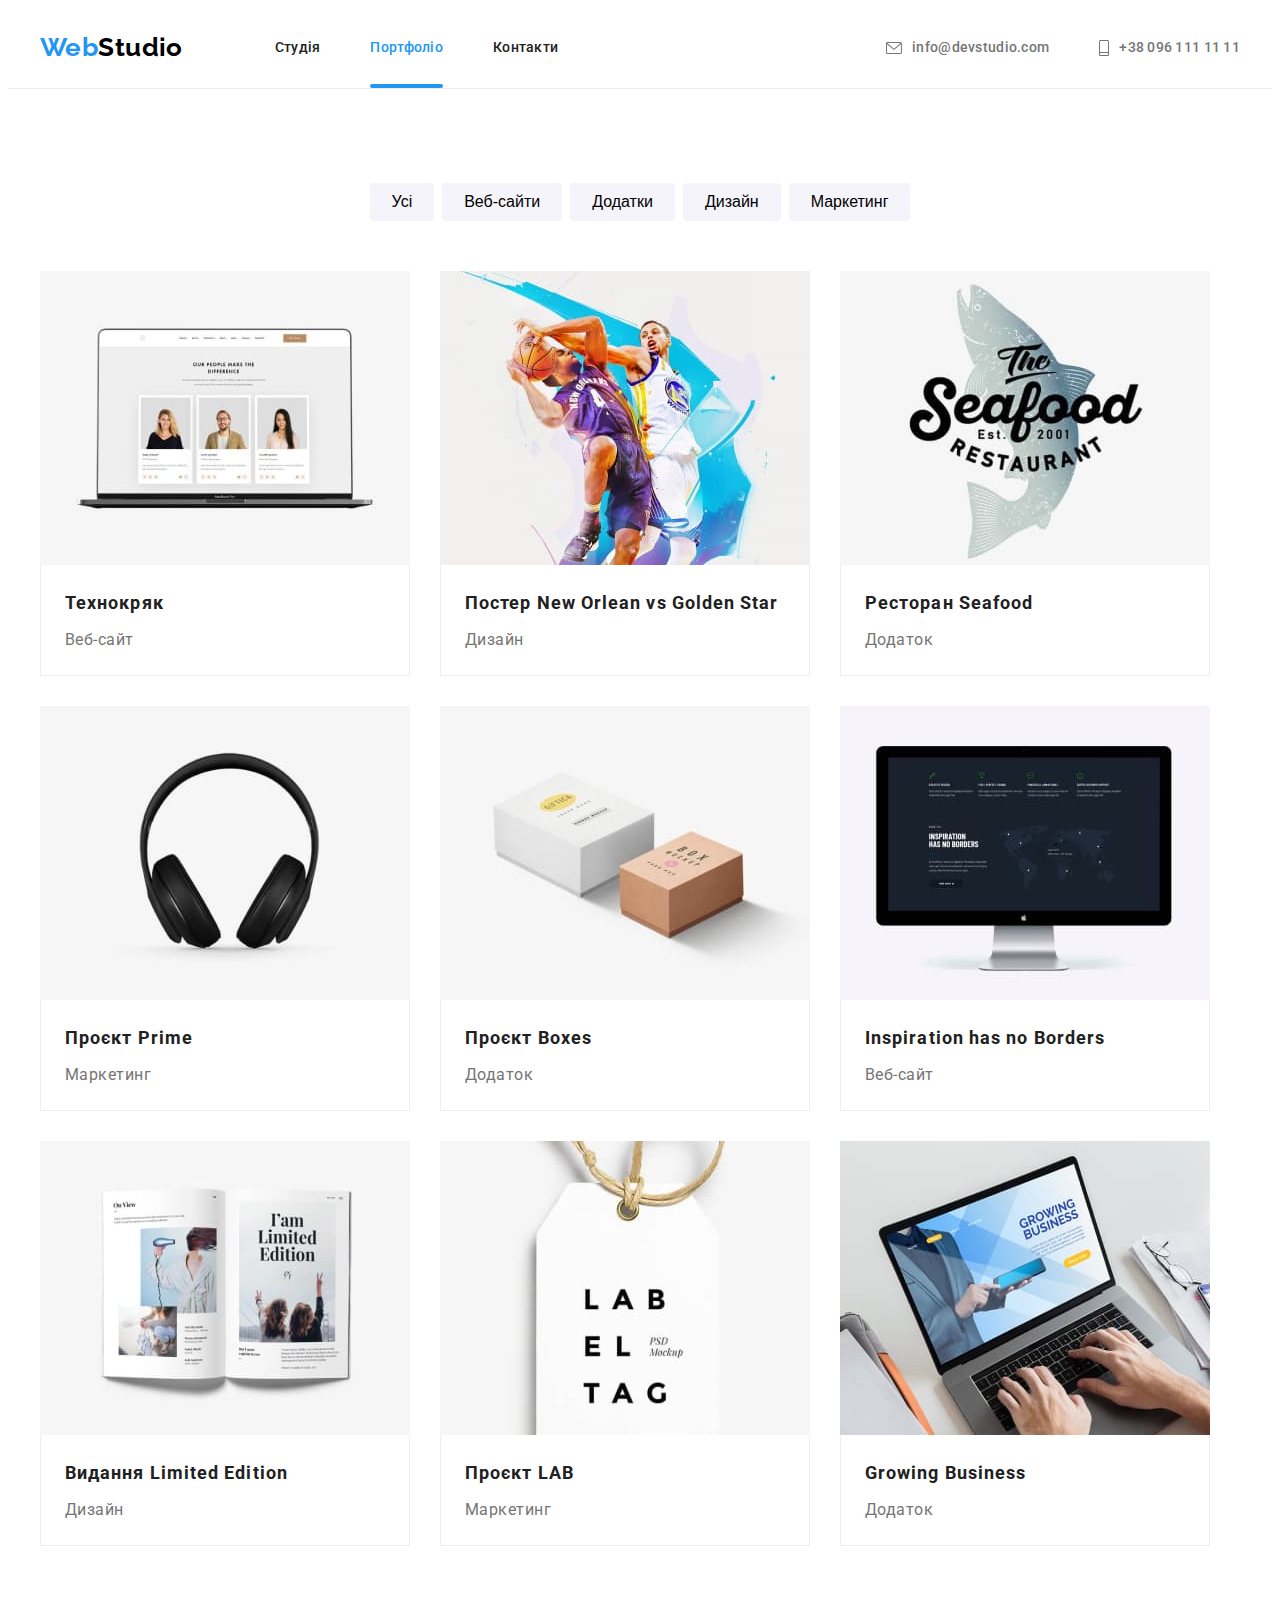
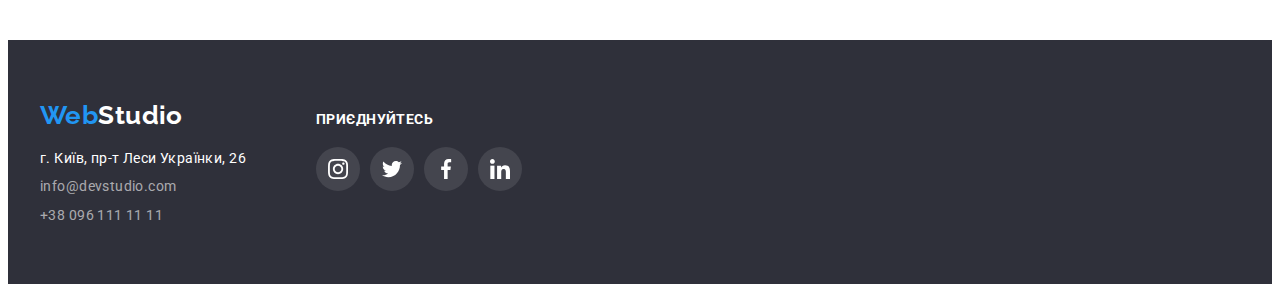
==== portfolio.html @ c2c6d47f "Домашка 6" ====
<!DOCTYPE html>
<html lang="uk">
  <head>
    <meta charset="UTF-8" />
    <meta http-equiv="X-UA-Compatible" content="IE=edge" />
    <meta name="viewport" content="width=device-width, initial-scale=1.0" />
    <link rel="preconnect" href="https://fonts.googleapis.com" />
    <link rel="preconnect" href="https://fonts.gstatic.com" crossorigin />
    <link
      href="https://fonts.googleapis.com/css2?family=Raleway:wght@700&family=Roboto:wght@400;500;700;900&display=swap"
      rel="stylesheet"
    />
    <link
      rel="stylesheet"
      href="https://cdnjs.cloudflare.com/ajax/libs/modern-normalize/1.1.0/modern-normalize.min.css"
      integrity="sha512-wpPYUAdjBVSE4KJnH1VR1HeZfpl1ub8YT/NKx4PuQ5NmX2tKuGu6U/JRp5y+Y8XG2tV+wKQpNHVUX03MfMFn9Q=="
      crossorigin="anonymous"
      referrerpolicy="no-referrer"
    />
    <link rel="stylesheet" href="./css/styles-index.css" />
    <title>Portfolio</title>
  </head>
  <body>
    <!--Header-->

    <header class="border">
      <div class="container nav">
        <nav class="header-nav">
          <a class="logo-nav" href="./index.html"><span>Web</span>Studio</a>
          <ul class="item-nav">
            <li class="list-nav">
              <a class="link-nav" href="./index.html">Студія</a>
            </li>
            <li class="list-nav">
              <a class="link-nav current" href="./portfolio.html">Портфоліо</a>
            </li>
            <li class="list-nav">
              <a class="link-nav" href="#">Контакти</a>
            </li>
          </ul>
        </nav>
        <div class="auth-icon">
          <ul class="auth-nav">
            <li>
              <a class="auth-mail-link" href="mailto:info@devstudio.com">
                <svg class="icon" width="16" height="12">
                  <use href="./images/sprite.svg#mail"></use>
                </svg>
                info@devstudio.com</a
              >
            </li>
            <li>
              <a class="auth-phone-link" href="tel:+380961111111">
                <svg class="icon" width="10" height="16">
                  <use href="./images/sprite.svg#phone"></use>
                </svg>
                +38 096 111 11 11</a
              >
            </li>
          </ul>
        </div>
      </div>
    </header>

    <!--Main-->

    <main>
      <section class="section">
        <div class="container">
          <!---Buttons-->
          <ul class="button-header">
            <li class="button-list">
              <button class="button-portfolio" type="button">Усі</button>
            </li>
            <li class="button-list">
              <button class="button-portfolio" type="button">Веб-сайти</button>
            </li>
            <li class="button-list">
              <button class="button-portfolio" type="button">Додатки</button>
            </li>
            <li class="button-list">
              <button class="button-portfolio" type="button">Дизайн</button>
            </li>
            <li class="button-list">
              <button class="button-portfolio" type="button">Маркетинг</button>
            </li>
          </ul>

          <!--Porfolio-->

          <ul class="portfolio-item">
            <div class="portfolio-hover">
            <li class="porfolio-list">
              <a class="porfolio-link" href="">
                  <div class="portfolio-thumb">
                  <img
                    src="./images/img-6.jpg"
                    alt="Сайт Технокряк"
                    width="370"
                    height="294"
                  />
                  <div class="portfolio-info">
                    <p class="portfolio-info-text">
                      Ресурс пропонує комплексні пропозиції з різним рівнем функціоналу та сервісів. Все це дозволить відвідувачу отримати вичерпні відомості про компанію чи приватну особу.
                    </p>
                  </div>
                 </div>
                  <div class="portfolio">
                    <h3 class="porfolio-title">Технокряк</h3>
                    <p class="portfolio-subtitle">Веб-сайт</p>
                  </div>
                </a>
            </li>
          </div>
          <div class="portfolio-hover">
            <li class="porfolio-list">
               <a class="porfolio-link" href="">
                  <div class="portfolio-thumb">
                  <img
                    src="./images/img-7.jpg"
                    alt="Дизайн баскетбольного постеру"
                    width="370"
                    height="294"
                  />
                  <div class="portfolio-info">
                    <p class="portfolio-info-text">
                      Ресурс пропонує комплексні пропозиції з різним рівнем функціоналу та сервісів. Все це дозволить відвідувачу отримати вичерпні відомості про компанію чи приватну особу.
                    </p>
                  </div>
                 </div>
                  <div class="portfolio">
                    <h3 class="porfolio-title">
                      Постер New Orlean vs Golden Star
                    </h3>
                    <p class="portfolio-subtitle">Дизайн</p>
                  </div>
                </a>
            </li>
          </div>
          <div class="portfolio-hover">
            <li class="porfolio-list">
                <a class="porfolio-link" href="">
                  <div class="portfolio-thumb">
                  <img
                    src="./images/img-8.jpg"
                    alt="Додаток ресторану"
                    width="370"
                    height="294"
                  />
                  <div class="portfolio-info">
                    <p class="portfolio-info-text">
                      Ресурс пропонує комплексні пропозиції з різним рівнем функціоналу та сервісів. Все це дозволить відвідувачу отримати вичерпні відомості про компанію чи приватну особу.
                    </p>
                  </div>
                 </div>
                  <div class="portfolio">
                    <h3 class="porfolio-title">Ресторан Seafood</h3>
                    <p class="portfolio-subtitle">Додаток</p>
                  </div>
                </a>
            </li>
          </div>
          <div class="portfolio-hover">
            <li class="porfolio-list">
                <a class="porfolio-link" href="">
                  <div class="portfolio-thumb">
                  <img
                    src="./images/img-9.jpg"
                    alt="Маркетинг проект"
                    width="370"
                    height="294"
                  />
                  <div class="portfolio-info">
                    <p class="portfolio-info-text">
                      Ресурс пропонує комплексні пропозиції з різним рівнем функціоналу та сервісів. Все це дозволить відвідувачу отримати вичерпні відомості про компанію чи приватну особу.
                    </p>
                  </div>
                 </div>
                  <div class="portfolio">
                    <h3 class="porfolio-title">Проєкт Prime</h3>
                    <p class="portfolio-subtitle">Маркетинг</p>
                  </div>
                </a>
            </li>
          </div>
          <div class="portfolio-hover">
            <li class="porfolio-list">
                <a class="porfolio-link" href="">
                  <div class="portfolio-thumb">
                  <img
                    src="./images/img-10.jpg"
                    alt="Додаток Коробка"
                    width="370"
                    height="294"
                  />
                  <div class="portfolio-info">
                    <p class="portfolio-info-text">
                      Ресурс пропонує комплексні пропозиції з різним рівнем функціоналу та сервісів. Все це дозволить відвідувачу отримати вичерпні відомості про компанію чи приватну особу.
                    </p>
                  </div>
                 </div>
                  <div class="portfolio">
                    <h3 class="porfolio-title">Проєкт Boxes</h3>
                    <p class="portfolio-subtitle">Додаток</p>
                  </div>
                </a>
            </li>
          </div>
          <div class="portfolio-hover">
            <li class="porfolio-list">
                <a class="porfolio-link" href="">
                  <div class="portfolio-thumb">
                  <img
                    src="./images/img-11.jpg"
                    alt="Веб-сайт"
                    width="370"
                    height="294"
                  />
                  <div class="portfolio-info">
                    <p class="portfolio-info-text">
                      Ресурс пропонує комплексні пропозиції з різним рівнем функціоналу та сервісів. Все це дозволить відвідувачу отримати вичерпні відомості про компанію чи приватну особу.
                    </p>
                  </div>
                 </div>
                  <div class="portfolio">
                    <h3 class="porfolio-title">Inspiration has no Borders</h3>
                    <p class="portfolio-subtitle">Веб-сайт</p>
                  </div>
                </a>
            </li>
          </div>
          <div class="portfolio-hover">
            <li class="porfolio-list">
                <a class="porfolio-link" href="">
                  <div class="portfolio-thumb">
                  <img
                    src="./images/img-12.jpg"
                    alt="Дизайн лімітованого видання"
                    width="370"
                    height="294"
                  />
                  <div class="portfolio-info">
                    <p class="portfolio-info-text">
                      Ресурс пропонує комплексні пропозиції з різним рівнем функціоналу та сервісів. Все це дозволить відвідувачу отримати вичерпні відомості про компанію чи приватну особу.
                    </p>
                  </div>
                 </div>
                  <div class="portfolio">
                    <h3 class="porfolio-title">Видання Limited Edition</h3>
                    <p class="portfolio-subtitle">Дизайн</p>
                  </div>
                </a>
            </li>
          </div>
          <div class="portfolio-hover">
            <li class="porfolio-list">
                <a class="porfolio-link" href="">
                  <div class="portfolio-thumb">
                  <img
                    src="./images/img-13.jpg"
                    alt="Проект Лабораторія"
                    width="370"
                    height="294"
                  />
                  <div class="portfolio-info">
                    <p class="portfolio-info-text">
                      Ресурс пропонує комплексні пропозиції з різним рівнем функціоналу та сервісів. Все це дозволить відвідувачу отримати вичерпні відомості про компанію чи приватну особу.
                    </p>
                  </div>
                 </div>
                  <div class="portfolio">
                    <h3 class="porfolio-title">Проєкт LAB</h3>
                    <p class="portfolio-subtitle">Маркетинг</p>
                  </div>
                </a>
            </li>
          </div>
          <div class="portfolio-hover">
            <li class="porfolio-list">
                <a class="porfolio-link" href="">
                  <div class="portfolio-thumb">
                  <img
                    src="./images/img-14.jpg"
                    alt="Додаток для зростання бізнесу"
                    width="370"
                    height="294"
                  />
                  <div class="portfolio-info">
                    <p class="portfolio-info-text">
                      Ресурс пропонує комплексні пропозиції з різним рівнем функціоналу та сервісів. Все це дозволить відвідувачу отримати вичерпні відомості про компанію чи приватну особу.
                    </p>
                  </div>
                 </div>
                  <div class="portfolio">
                    <h3 class="porfolio-title">Growing Business</h3>
                    <p class="portfolio-subtitle">Додаток</p>
                  </div>
                </a>
            </li>
          </div>
          </ul>
        </div>
      </section>
    </main>

    <!--Footer-->

    <footer class="information">
      <div class="container information-container">
        <div class="footer-container">
          <a class="footer-logo" href="./index.html"><span>Web</span>Studio</a>
          <address>
            <div class="footer-address">
              <ul class="address-item">
                <li class="address-list">
                  <a
                    class="address-link"
                    href="https://goo.gl/maps/CPtrU1FHBa2aNyZL9"
                    target="_blank"
                    rel="noopener noreferrer nofollow"
                    >г. Київ, пр-т Леси Українки, 26</a
                  >
                </li>
                <li class="address-list">
                  <a class="address-mail" href="mailto:info@devstudio.com"
                    >info@devstudio.com</a
                  >
                </li>
                <li class="address-list">
                  <a class="address-phone" href="tel:+380961111111"
                    >+38 096 111 11 11</a
                  >
                </li>
              </ul>
            </div>
          </address>
        </div>

        <div class="network">
          <p class="network-social">ПРИЄДНУЙТЕСЬ</p>
          <ul class="network-item">
            <li class="network-list">
              <a class="network-link" href="">
                <svg class="network-icon" width="20" height="20">
                  <use href="./images/sprite.svg#instagram"></use>
                </svg>
              </a>
            </li>
            <li class="network-list">
              <a class="network-link" href="">
                <svg class="network-icon" width="20" height="20">
                  <use href="./images/sprite.svg#twitter"></use>
                </svg>
              </a>
            </li>
            <li class="network-list">
              <a class="network-link" href="">
                <svg class="network-icon" width="20" height="20">
                  <use href="./images/sprite.svg#facebook"></use>
                </svg>
              </a>
            </li>
            <li class="network-list">
              <a class="network-link" href="">
                <svg class="network-icon" width="20" height="20">
                  <use href="./images/sprite.svg#linkedin"></use>
                </svg>
              </a>
            </li>
          </ul>
        </div>
      </div>
    </footer>
  </body>
</html>
---- css/styles-index.css ----
:root {
--color-hover: #FFFFFF;
--color-background-hover: #2196F3;  
--color-background-hover-button: #F5F4FA; 
--color-item-adress: #757575;
--color-text: #212121;
}

/* ===Основні=== */

body {
    background-color: var(--color-hover);
    font-family: Roboto, sans-serif;
    color: var(--color-text);
    font-size: 14px;
    letter-spacing: 0.03em;
}
h1,h2,h3,h4,h5,h6,p {
    margin-top: 0;
    margin-bottom: 0;
}
ul,ol {
    margin-top: 0;
    margin-bottom: 0;
    padding-left: 0;
    list-style-type: none;
}
img {
    display: block;
}
a {
    text-decoration: none; 
}
.section-details {
    padding-top: 94px;
 }
 .section {
     padding-top: 94px;
     padding-bottom: 94px;
 }
 .container {
    width: 1200px;
    padding-left: 15px;
    padding-right: 15px;
    margin-left: auto;
    margin-right: auto;
}
 
 /*===Navigation===*/

.nav {
    display: flex;
}

.header-nav {
    display: flex;
} 

span {
    font-family: 'Raleway';
    font-weight: 700;
    font-size: 26px;
    line-height: 1.19;
    color:var(--color-background-hover); 
    text-decoration: none;   
} 

.logo-nav {
    font-family: 'Raleway';
    font-weight: 700;
    font-size: 26px;
    line-height: 1.19;
    color: #000000;
    text-decoration: none;
    margin-right: 92px;  
    padding-top: 24px;
    padding-bottom: 24px; 
}

.item-nav {
display: flex;
}

.item-nav .list-nav:not(:last-child) {
    margin-right: 50px;
}

.link-nav.current::after {
    content: "";
    position: absolute;
    
    display: block;
    bottom: 0;
    left: 0;
    width: 100%;
    height: 4px;
    background-color: var(--color-background-hover);
    border-radius: 2px;

}

.link-nav {
    position: relative;
    display: block;
    font-weight: 500;
    line-height: 1.14;
    letter-spacing: 0.02em;
    text-decoration: none;
    color: var(--color-text);
    padding-top: 32px;  
    padding-bottom: 32px;
    transition: color 250ms cubic-bezier(0.4, 0, 0.2, 1);
}

.link-nav:hover, 
.link-nav:focus {
    color: var(--color-background-hover);
}

.header-nav .current,
.item-nav .current {
    color: var(--color-background-hover);
}

 /*===Authentication===*/

 .auth-icon {
    display: flex;
    padding-top: 32px;
    padding-bottom: 32px;
    cursor: pointer;
    margin-left: auto;
}

.auth-nav {
    display: flex;
}

.auth-mail-link {
    display: flex;
    align-items: center;
    font-weight: 500;
    line-height: 1.14;
    letter-spacing: 0.02em;
    color: var(--color-item-adress);  
    text-decoration: none;
    font-style: normal;  
    margin-right: 50px;
    transition: color 250ms cubic-bezier(0.4, 0, 0.2, 1);
}

.auth-mail-link:hover,
.auth-mail-link:focus {
    color: var(--color-background-hover);
} 

.auth-phone-link {
    display: flex;
    align-items: center;
    font-weight: 500;
    line-height: 1.14;
    letter-spacing: 0.02em;
    color: var(--color-item-adress);  
    text-decoration: none;    
    font-style: normal; 
    transition: color 250ms cubic-bezier(0.4, 0, 0.2, 1);
}

.auth-phone-link:hover,
.auth-phone-link:focus {
    color: var(--color-background-hover);   
} 

.icon {
    margin-right: 10px;
    fill: currentColor;
}

.icon:hover,
.icon:focus {
    fill: var(--color-background-hover);   
} 

.border {
    border-bottom: 1px solid #ECECEC;
}



/* ====Мейн==== */

.hero {
    max-width: 1600px;
    margin-left: auto;
    margin-right: auto;
    background-image: linear-gradient(
    rgba(47, 48, 58, 0.4),
    rgba(47, 48, 58, 0.4)), 
    url(../images/bg-img.jpg);
    background-color: #C4C4C4;
    padding-top: 200px;
    padding-bottom: 200px;
}

.hero-title {
    font-weight: 900;
    font-size: 44px;
    line-height: 1.36;
    text-align: center;
    letter-spacing: 0.06em;
    text-transform: uppercase;
    color: var(--color-hover); 
    margin-left: auto;
    margin-right: auto;
    width: 696px;
}

.button {
    min-width: 200px;
    font-weight: 700;
    font-size: 16px;
    line-height: 1.88;
    display: flex;
    align-items: center;
    text-align: center;
    letter-spacing: 0.06em;
    color: var(--color-hover);
    background-color: var(--color-background-hover); 
    border-radius: 4px; 
    cursor: pointer; 
    padding: 10px 24px;
    border: 0;
    margin-left: auto;
    margin-right: auto;
    margin-top: 30px;

}

.details-subtitle {
    font-weight: 400;
    font-size: 14px;
    line-height: 1.71;
    color: var(--color-item-adress);  
}

.details-title {
    font-style: normal;
    font-weight: 700;
    font-size: 14px;
    line-height: 1.12;
    letter-spacing: 0.03em;
    text-transform: uppercase;
    margin-bottom: 10px;
}

.details-item {
    display: flex;
    margin-left: -30px;
}

.details-list {
    flex-basis: calc((100% - 90px) / 4);
    margin-left: 30px; 
}

.details {
    height: 120px;
    background-color: var(--color-background-hover-button);
    margin-bottom: 30px;
    display: flex;
    justify-content: center;
    align-items: center;
} 

/*===Work===*/

.subject {
    font-weight: 700;
    font-size: 36px;
    line-height: 1.16;
    color: var(--color-text);  
    text-decoration: none; 
    margin-bottom: 50px;
    display: flex;
    justify-content: center;
}

.subject-text {
    position: absolute;
    bottom: 0;
    left: 0;
    background-color: rgba(47, 48, 58, 0.8);
    color: var(--color-hover);
    width: 100%;
    height: 70px;
    font-style: normal;
    font-weight: 700;
    font-size: 14px;
    line-height: 1.14;
    letter-spacing: 0.03em;
    text-transform: uppercase;

    display: flex;
    justify-content: center;
    align-items: center;
}

.work-item {
    display: flex;
    flex-wrap: wrap;
    margin-left: -30px;
}

.work-list {
    flex-basis: calc((100% - 90px) / 3);
    margin-left: 30px;
    position: relative;
}

/*===Team===*/

.team {
    margin-left: auto;
    margin-right: auto;
    background-color: var(--color-background-hover-button);
}

.team-border {
    text-align: center;
    padding-top: 30px;
    padding-bottom: 30px;
    background-color: var(--color-hover);
    box-shadow: 0px 1px 3px rgba(0, 0, 0, 0.12), 0px 1px 1px rgba(0, 0, 0, 0.14), 0px 2px 1px rgba(0, 0, 0, 0.2);
    border-radius: 0px 0px 4px 4px; 
}

.team-title{
    font-weight: 500;
    font-size: 16px;
    line-height: 1.18;
    color: var(--color-text);
    margin-bottom: 10px;
}

.team-subtitle {
    font-weight: 400;
    font-size: 16px;
    line-height: 1.18;
    color: var(--color-item-adress); 
}

.team {
    background-color: var(--color-background-hover-button);
}
.team-item {
    display: flex;
    flex-wrap: wrap;
    margin-left: -30px;
}

.team-list {
    margin-left: 30px;
    flex-basis: calc((100% - 120) / 4);
}

/*===Social Network===*/

.social-item {
    display: flex;
    justify-content: center;
    margin-top: 16px;
}

.social-list:not(:last-child) {
    margin-right: 10px;
}

.social-link {
    display: flex;
    align-items: center;
    justify-content: center;
    cursor: pointer;
    width: 44px;
    height: 44px;
    border-radius: 50%;
    background-color: var(--color-hover);
    transition: background-color 250ms cubic-bezier(0.4, 0, 0.2, 1);
}

.social-link:hover,
.social-link:focus {
    background-color: var(--color-background-hover);
}

.social-link:hover .social-icon,
.social-link:focus .social-icon {
    fill: var(--color-hover);
}

.social-icon {
    fill: #AFB1B8;
    transition: fill 250ms cubic-bezier(0.4, 0, 0.2, 1);
}

/*===Clients===*/

.clients-title {
    font-weight: 700;
    font-size: 36px;
    line-height: 1.16;
    color: var(--color-text);
    text-decoration: none;
    margin-bottom: 50px;
    display: flex;
    justify-content: center;
}


.clients-item {
    display: flex;
    justify-content: center;
}

.clients-list {
    width: 170px;
    height: 92px;
}

.clients-list:not(:last-child) {
    margin-right: 30px;
}

.clients-link {
    width: 100%;
    height: 100%;
    display: flex;
    align-items: center;
    justify-content: center;
    box-sizing: border-box;
    border: 1px solid #AFB1B8;
    border-radius: 4px;
    transition: border 250ms cubic-bezier(0.4, 0, 0.2, 1);
}


.clients-icon {
    fill: #AFB1B8;
    transition: fill 250ms cubic-bezier(0.4, 0, 0.2, 1);
}

.clients-link:hover ,
.clients-link:focus {
    border-color: var(--color-background-hover);
} 

.clients-link:hover svg,
.clients-link:focus svg {
    fill: var(--color-background-hover);
}

/* ===Футер=== */

.information {
    margin-right: auto;
    margin-left: auto;
    background-color: #2F303A;
    font-style: normal;
    padding-top: 60px;
    padding-bottom: 60px;
}


.footer-container {
    margin-right: 70px;
}

.information-container {
    display: flex;
    align-items: baseline;
}

.footer-logo {
    color: var(--color-hover);
    font-family: 'Raleway';
    font-weight: 700;
    font-size: 26px;
    line-height: 1.19; 
    text-decoration: none;
    font-style: normal;
}

.address-link {
    display: flex;
    font-weight: 400;
    line-height: 1.12;
    color:  var(--color-hover);
    text-decoration: none; 
    font-style: normal;
    letter-spacing: 0.03em;
    margin-top: 20px;
    transition: color 250ms cubic-bezier(0.4, 0, 0.2, 1);
}

.address-link:hover,
.address-link:focus {
    color: var(--color-background-hover);
}

.address-list:not(:nth-child(3n)) {
  margin-bottom: 12px;
}

.address-mail {
    font-weight: 400;
    font-size: 14px;
    line-height: 1.14;
    letter-spacing: 0.03em;
    color: rgba(255, 255, 255, 0.6);  
    text-decoration: none; 
    font-style: normal; 
    margin-top: 12px;
}

.address-mail:hover,
.address-mail:focus {
    color: var(--color-background-hover);
}

.address-phone {
    font-weight: 400;
    line-height: 1.14;
    letter-spacing: 0.03em;
    color: rgba(255, 255, 255, 0.6); 
    text-decoration: none; 
    font-style: normal;    
}

.address-phone:hover,
.address-phone:focus {
    color: var(--color-background-hover);
}

/*===Social Network===*/

.network-social {
    font-style: normal;
    font-weight: 700;
    font-size: 14px;
    line-height: 1.12;
    letter-spacing: 0.03em;
    text-transform: uppercase;
    color: var(--color-hover);
}
.network-item {
    display: flex;
    margin-top: 20px;  
}

.network-list:not(:last-child) {
    margin-right: 10px;
}

.network-link {
    display: flex;
    align-items: center;
    justify-content: center;
    cursor: pointer;
    width: 44px;
    height: 44px;
    border-radius: 50%;
    background-color: rgba(255, 255, 255, 0.1);
    transition: background-color 250ms cubic-bezier(0.4, 0, 0.2, 1);
} 
.network-icon {
    fill: var(--color-hover);
}

.network-link:hover,
.network-link:focus {
    background-color: var(--color-background-hover);
}

/* ===Портфоліо=== */

.button-list:not(:last-child) {
    margin-right: 8px;
}

.button-portfolio {
    background-color: var(--color-background-hover-button);  
    cursor: pointer; 
    font-weight: 500;
    font-size: 16px;
    line-height: 1.62;
    text-align: center;
    border-radius: 4px;
    padding: 6px 22px;
    border: 0;
    transition: background-color 250ms cubic-bezier(0.4, 0, 0.2, 1), color 250ms cubic-bezier(0.4, 0, 0.2, 1), box-shadow 250ms cubic-bezier(0.4, 0, 0.2, 1);
}

.button-portfolio:hover,
.button-portfolio:focus {
    background-color: var(--color-background-hover);
    color: var(--color-hover);
    box-shadow: 0px 3px 1px rgba(0, 0, 0, 0.1), 0px 1px 2px rgba(0, 0, 0, 0.08), 0px 2px 2px rgba(0, 0, 0, 0.12);
}

.button-header {
    display: flex;
    justify-content: center;
    margin-bottom: 50px;
}

.portfolio-thumb {
    position: relative;
    overflow: hidden;
}

.portfolio-info {
    position: absolute;
    bottom: 0;
    left: 0;
    width: 100%;
    height: 100%;
    background-color: rgba(33, 150, 243, 0.9);;
    cursor: pointer;
    transform: translateY(100%);
    transition: transform 250ms cubic-bezier(0.4, 0, 0.2, 1);
    padding: 63px 24px;
}

/* .portfolio-thumb:hover .portfolio-info,
.portfolio-thumb:focus .portfolio-info {
    transform: translateY(0);
} */

.portfolio-info-text {
    font-weight: 400;
    font-size: 18px;
    line-height: 1.56;
    color: var(--color-hover);
}

.portfolio-item {
    display: flex;
    flex-wrap: wrap;
    margin-left: -30px;
    margin-top: -30px;
}

.porfolio-list {
    flex-basis: calc((100% - 270px) / 9);
    margin-left: 30px;
    margin-top: 30px;
}

.portfolio-hover:hover .portfolio-info,
.portfolio-hover:focus .portfolio-info {
    transform: translateY(0);
}

.porfolio-link {
    display: block;
    transition: box-shadow 250ms cubic-bezier(0.4, 0, 0.2, 1);
}

.porfolio-link:hover,
.porfolio-link:focus { 
    box-shadow: 0px 1px 1px rgba(0, 0, 0, 0.12), 0px 4px 4px rgba(0, 0, 0, 0.06), 1px 4px 6px rgba(0, 0, 0, 0.16);
}

.portfolio {
    background-color: var(--color-hover);
    border: 1px solid #EEEEEE;
    border-top: 0;
    padding: 20px 24px;
}

.porfolio-title{
    font-weight: 700;
    font-size: 18px;
    line-height: 2;
    letter-spacing: 0.06em;
    color: var(--color-text); 
    margin-bottom: 4px;  
}

.portfolio-subtitle {
    font-weight: 400;
    font-size: 16px;
    line-height: 1.87;
    letter-spacing: 0.03em;
    color: var(--color-item-adress);
}

.backdrop {
    position: fixed;
    top: 0px;
    left: 0px;
    width: 100vw;
    height: 100vh;
    background-color: rgba(0, 0, 0, 0.2);
    transition: opacity 250ms cubic-bezier(0.4, 0, 0.2, 1), visibility 250ms cubic-bezier(0.4, 0, 0.2, 1);
    
}

.backdrop.is-hidden {
    opacity: 0;
    visibility: hidden;
    pointer-events: none;
}

.backdrop.is-hidden .modal {
    transform: translate(-50%,-50%) scale(0.6);
}

.modal {
    position: absolute;
    top: 50%;
    left: 50%;
    transform: translate(-50%, -50%);
    width: 528px;
    height: 581px;
    background-color: var(--color-hover);
    box-shadow: 0px 1px 3px rgba(0, 0, 0, 0.12), 0px 1px 1px rgba(0, 0, 0, 0.14), 0px 2px 1px rgba(0, 0, 0, 0.2);
    border-radius: 4px;
    transition: transform 250ms cubic-bezier(0.4, 0, 0.2, 1);
    padding: 40px;
}

.modal-close-btn {
    position: absolute;
    top: 8px;
    right: 8px;
    width: 30px;
    height: 30px;
    border-radius: 50%;
    border: 1px solid rgba(0, 0, 0, 0.1); 
    background-color: transparent;
    padding: 0;
    display: flex;
    justify-content: center;
    align-items: center;
    cursor: pointer;
    transition: fill 250ms cubic-bezier(0.4, 0, 0.2, 1); 
}

.modal-close-btn:hover,
.modal-close-btn:focus {
    fill: var(--color-background-hover);
}

.contact-form-field {
    display: block;
    margin-bottom: 10px;
}

.contact-form-input {
    width: 100%;
    height: 40px;
    box-sizing: border-box;
    border: 1px solid rgba(33, 33, 33, 0.2);
    border-radius: 4px;
    padding-left: 42px;
    transition: border-color 250ms cubic-bezier(0.4, 0, 0.2, 1);
    font-size: 16px;
    cursor: pointer;
}

.contact-form-input:focus {
    outline: none;
    border-color: var(--color-background-hover);
}

.contact-form-title {
    font-family: Roboto; 
    font-weight: 700;
    font-style: normal;
    font-size: 20px;
    line-height: 1.15;
    text-align: center;
    letter-spacing: 0.03em;
    color: var(--color-text);
    margin-bottom: 12px;
}

.contact-form-subtitle {
   color: var(--color-item-adress);
   font-family: 'Roboto';
   font-style: normal;
   font-weight: 400;
   font-size: 12px;
   line-height: 1.15;
   letter-spacing: 0.01em;
}

.contact-form-icon {
    display: block;
    position: absolute;
    top: 50%;
    left: 12px;
    transform: translateY(-50%);
    transition: fill 250ms cubic-bezier(0.4, 0, 0.2, 1);
}

.contact-form-input:focus + .contact-form-icon {
    fill: var(--color-background-hover);
}

.contact-form-input-wrapper {  
    position: relative;
    display: block;
    margin-top: 4px;
}

.contact-form-message {
    width: 100%;
    height: 120px;
    margin-top: 4px;
    padding: 12px 16px;
    outline: none;
    font-style: normal;
    font-weight: 400;
    font-size: 12px;
    line-height: 1.15;
    letter-spacing: 0.01em;
    resize: none;
    border: 1px solid rgba(33, 33, 33, 0.2);
    border-radius: 4px;
    transition: border-color 250ms cubic-bezier(0.4, 0, 0.2, 1);
    cursor: pointer;
}

.contact-form-message::placeholder {
    color: rgba(117, 117, 117, 0.5);

}

.contact-form-message:focus {
    border-color: var(--color-background-hover);

}
.contact-form-option {
    text-decoration: underline;
    color: var(--color-background-hover);
}

.contact-form-checkbox-wrapper {
    margin-top: 20px;
    margin-bottom: 30px;
}


.contact-form-checkbox-label {
    font-family: 'Roboto';
    font-style: normal;
    font-weight: 400;
    font-size: 14px;
    line-height: 1.71;
    letter-spacing: 0.03em;
    color: #757575;
    cursor: pointer;
    display: flex;
    align-items: center;
}

.contact-form-checkbox-label::before {
    display: inline-block;
    width: 16px;
    height: 15px;
    content: ' ';
    cursor: pointer;
    border: 1px solid #212121;
    margin-right: 8px;
}

.contact-form-submit {
    min-width: 200px;
    height: 50px;
    padding: 10px 52px;
    background-color: #2196F3;
    box-shadow: 0px 4px 4px rgba(0, 0, 0, 0.15);
    border-radius: 4px; 
    font-family: 'Roboto';
    font-style: normal;
    font-weight: 700;
    font-size: 16px;
    line-height: 1.88;
    letter-spacing: 0.06em;
    color: var(--color-background-hover-button);
    display: block;
    margin: 0 auto;
    cursor: pointer;
}

.contact-form-checkbox:checked + .contact-form-checkbox-label::before  {
    background-image: url(../images/icon-check.svg);
}

.contact-form-checkbox:focus + .contact-form-checkbox-label::before {

}

.visually-hidden {
    position: absolute;
    width: 1px;
    height: 1px;
    margin: -1px;
    border: 0;
    padding: 0;
    white-space: nowrap;
    clip-path: inset(100%);
    clip: rect(0 0 0 0);
    overflow: hidden;
}
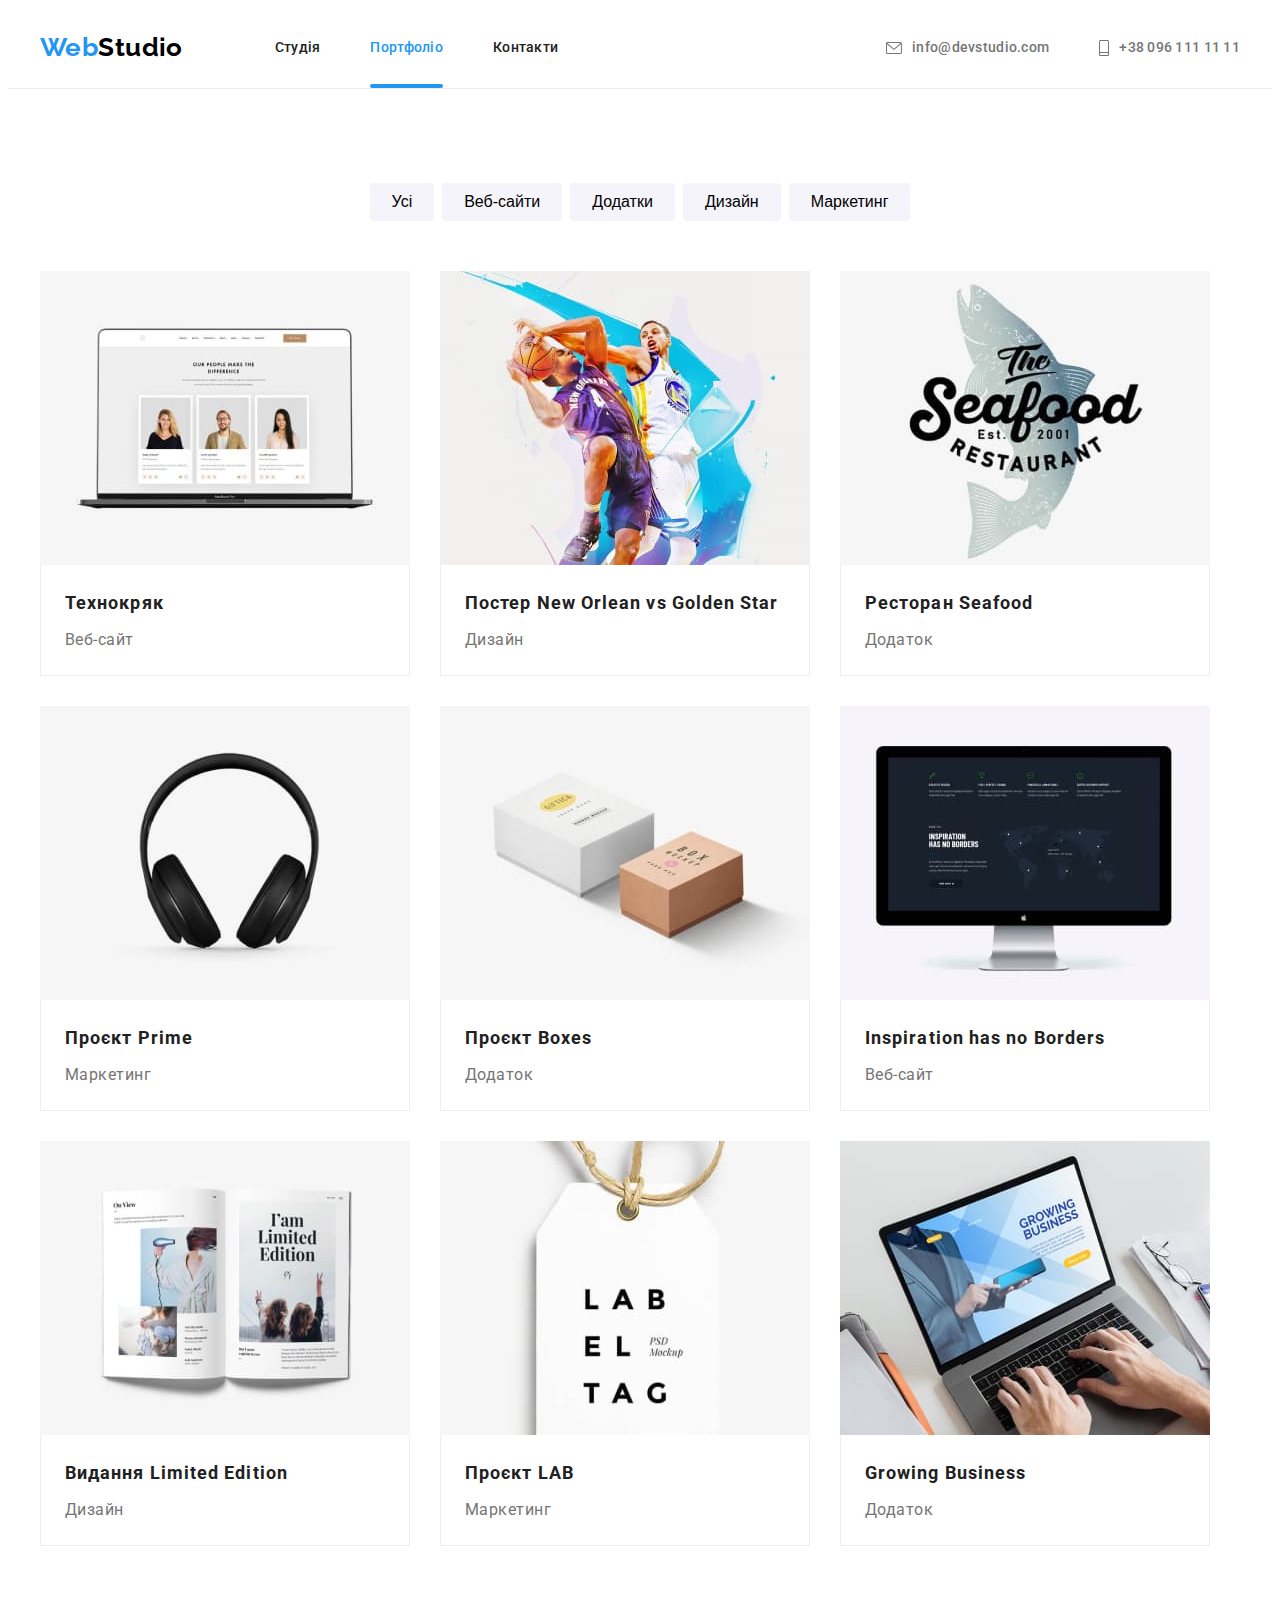
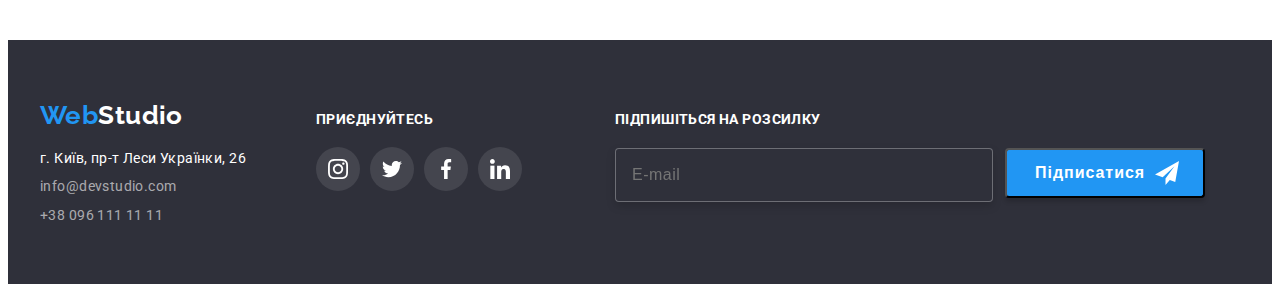
==== commit 7653a9a5: "Домашняя работа 6" ====
--- a/portfolio.html
+++ b/portfolio.html
@@ -369,6 +369,24 @@
             </li>
           </ul>
         </div>
+         
+        <div class="subscribe">
+          <p class="subscribe-text">Підпишіться на розсилку</p>
+          <form class="subscribe-form">
+            <label class="subscribe-form-field">
+              <input name="mail-name" class="subscribe-form-mail" type="text" placeholder="E-mail">
+            </label>
+            <button type="submit" class="subscribe-submit">
+              Підписатися
+              <span class="subcribe-icon">
+                <svg class="telegram-icon">
+                 <use href="./images/sprite.svg#icon-telegram"></use>
+                </svg>
+              </span>
+            </button>
+          </form>
+        </div>
+
       </div>
     </footer>
   </body>
--- a/css/styles-index.css
+++ b/css/styles-index.css
@@ -751,6 +751,18 @@
     fill: var(--color-background-hover);
 }
 
+.contact-form-title {
+    font-family: Roboto; 
+    font-weight: 700;
+    font-style: normal;
+    font-size: 20px;
+    line-height: 1.15;
+    text-align: center;
+    letter-spacing: 0.03em;
+    color: var(--color-text);
+    margin-bottom: 12px;
+}
+
 .contact-form-field {
     display: block;
     margin-bottom: 10px;
@@ -773,18 +785,6 @@
     border-color: var(--color-background-hover);
 }
 
-.contact-form-title {
-    font-family: Roboto; 
-    font-weight: 700;
-    font-style: normal;
-    font-size: 20px;
-    line-height: 1.15;
-    text-align: center;
-    letter-spacing: 0.03em;
-    color: var(--color-text);
-    margin-bottom: 12px;
-}
-
 .contact-form-subtitle {
    color: var(--color-item-adress);
    font-family: 'Roboto';
@@ -793,6 +793,7 @@
    font-size: 12px;
    line-height: 1.15;
    letter-spacing: 0.01em;
+   display: block;
 }
 
 .contact-form-icon {
@@ -830,17 +831,17 @@
     border-radius: 4px;
     transition: border-color 250ms cubic-bezier(0.4, 0, 0.2, 1);
     cursor: pointer;
+    display: block;
 }
 
 .contact-form-message::placeholder {
     color: rgba(117, 117, 117, 0.5);
-
 }
 
 .contact-form-message:focus {
     border-color: var(--color-background-hover);
-
-}
+}
+
 .contact-form-option {
     text-decoration: underline;
     color: var(--color-background-hover);
@@ -850,7 +851,6 @@
     margin-top: 20px;
     margin-bottom: 30px;
 }
-
 
 .contact-form-checkbox-label {
     font-family: 'Roboto';
@@ -866,20 +866,20 @@
 }
 
 .contact-form-checkbox-label::before {
-    display: inline-block;
+    display: block;
     width: 16px;
     height: 15px;
     content: ' ';
     cursor: pointer;
-    border: 1px solid #212121;
     margin-right: 8px;
+    background-image: url(../images/dont-checked.svg);
 }
 
 .contact-form-submit {
     min-width: 200px;
     height: 50px;
     padding: 10px 52px;
-    background-color: #2196F3;
+    background-color: var(--color-background-hover);
     box-shadow: 0px 4px 4px rgba(0, 0, 0, 0.15);
     border-radius: 4px; 
     font-family: 'Roboto';
@@ -895,12 +895,15 @@
 }
 
 .contact-form-checkbox:checked + .contact-form-checkbox-label::before  {
-    background-image: url(../images/icon-check.svg);
-}
-
-.contact-form-checkbox:focus + .contact-form-checkbox-label::before {
-
-}
+    background-image: url(../images/checked.svg);
+    background-color: var(--color-background-hover);
+    border-radius: 2px;
+    background-repeat: no-repeat;
+    transition: border-color 250ms cubic-bezier(0.4, 0, 0.2, 1);
+    background-size: contain;
+    background-origin: border-box;
+}
+
 
 .visually-hidden {
     position: absolute;
@@ -913,4 +916,67 @@
     clip-path: inset(100%);
     clip: rect(0 0 0 0);
     overflow: hidden;
+}
+
+.subscribe-text {
+    font-weight: 700;
+    font-size: 14px;
+    line-height: 1.14;
+    letter-spacing: 0.03em;
+    text-transform: uppercase;
+    color: var(--color-hover);
+}
+
+.subscribe-form-mail {
+    width: 358px;
+    height: 50px;
+    border: 1px solid rgba(255, 255, 255, 0.3);
+    filter: drop-shadow(0px 4px 4px rgba(0, 0, 0, 0.15));
+    border-radius: 4px;
+    font-weight: 400;
+    font-size: 16px;
+    line-height: 1.25;
+    display: flex;
+    align-items: center;
+    letter-spacing: 0.03em;
+    color: rgba(255, 255, 255, 0.6);
+    background-color: #2F303A;
+    padding-left: 16px;
+}
+
+.subscribe-submit {
+    width: 200px;
+    height: 50px;
+    font-weight: 700;
+    font-size: 16px;
+    line-height: 1.88;
+    display: flex;
+    align-items: center;
+    text-align: center;
+    letter-spacing: 0.06em;
+    color: var(--color-hover);
+    background-color: var(--color-background-hover);
+    box-shadow: 0px 4px 4px rgba(0, 0, 0, 0.15);
+    border-radius: 4px;
+    margin-left: 12px;
+    padding-left: 28px;
+    cursor: pointer;
+}
+
+.telegram-icon {
+    width: 24px;
+    height: 24px;
+    display: flex;
+    align-items: center;
+    margin-left: 10px;
+}
+
+.subscribe-form {
+    display: flex;
+    margin-left: 93px;
+    margin-top: 20px;
+}
+
+.subscribe-text {
+    margin-left: 93px;
 }